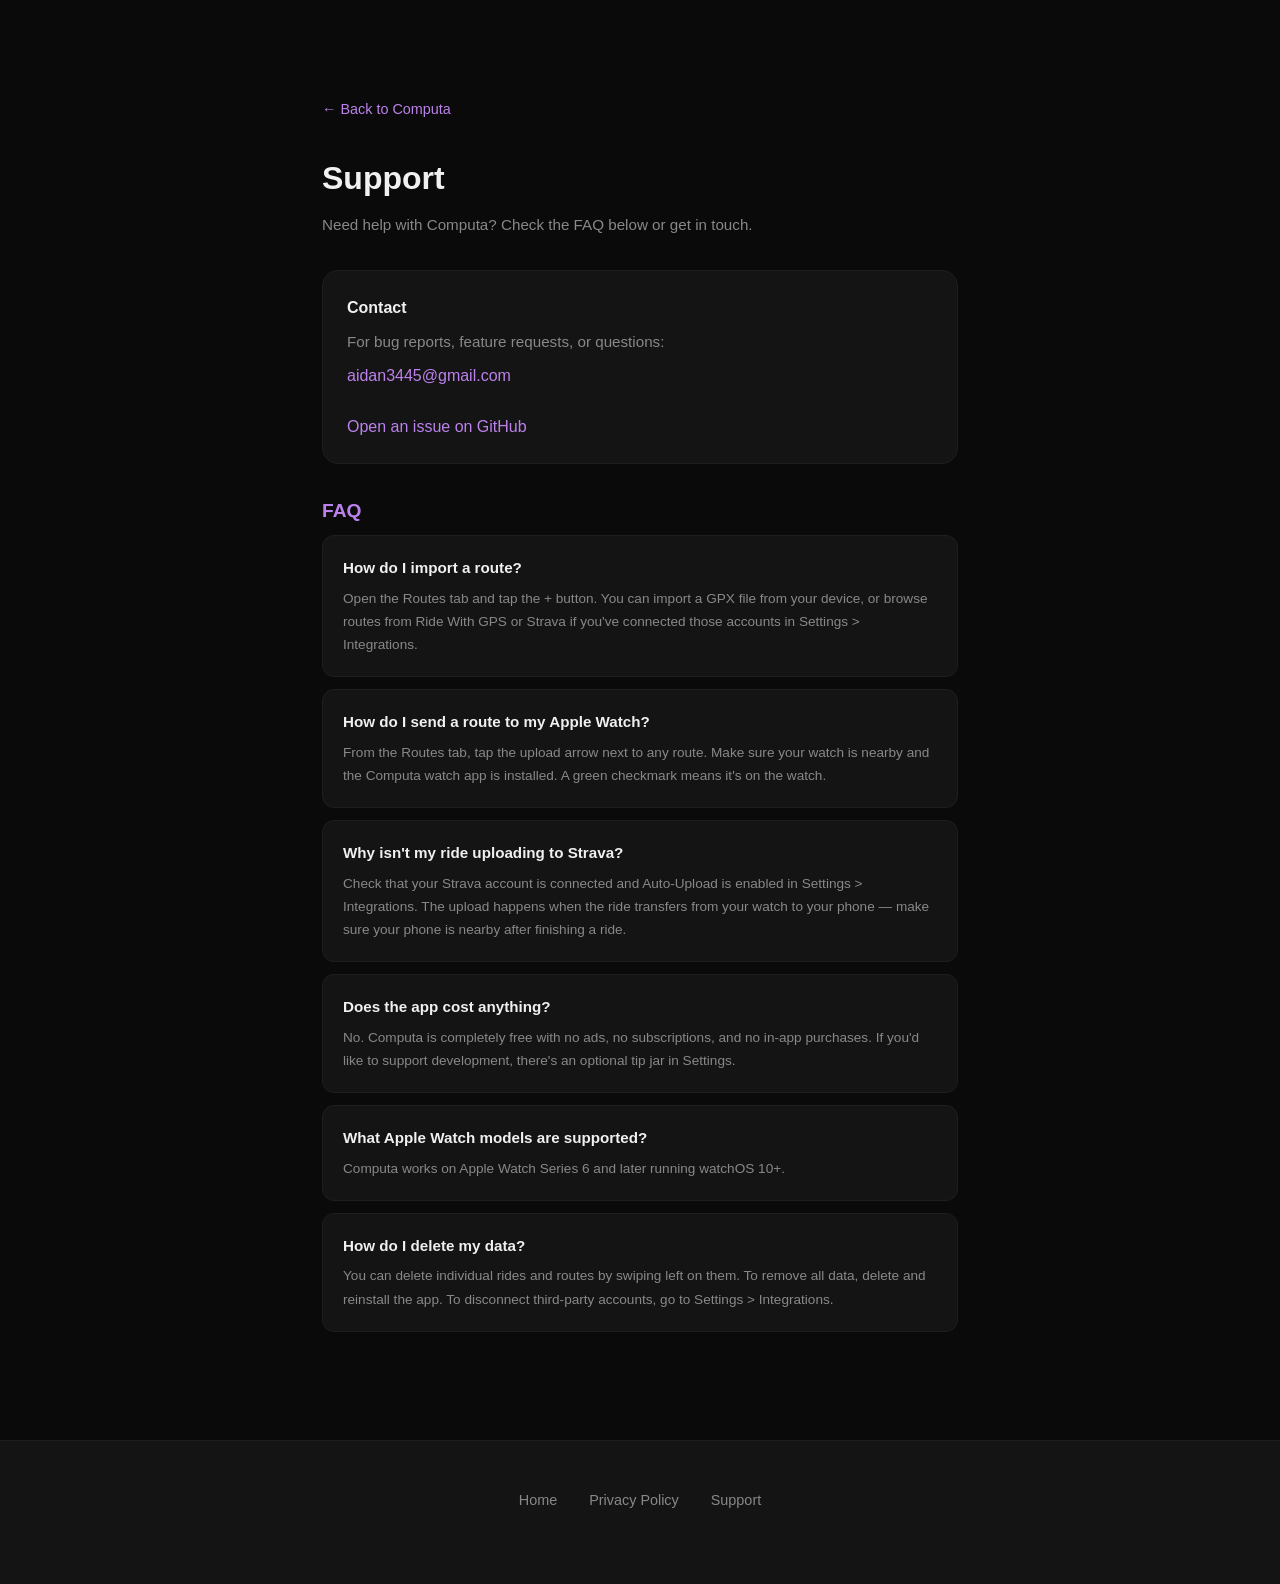
==== support.html @ 2094fc92 "gh page" ====
<!DOCTYPE html>
<html lang="en">

<head>
  <meta charset="UTF-8">
  <meta name="viewport" content="width=device-width, initial-scale=1.0">
  <title>Support — Computa</title>
  <link rel="icon" type="image/png" href="icon.png">
  <link rel="stylesheet" href="style.css">
  <style>
    .support {
      max-width: 700px;
      margin: 0 auto;
      padding: 6rem 2rem 4rem;
      position: relative;
      z-index: 1;
    }

    .support h1 {
      font-size: 2rem;
      margin-bottom: 0.5rem;
    }

    .support .intro {
      color: var(--text-dim);
      font-size: 0.95rem;
      margin-bottom: 2rem;
      line-height: 1.7;
    }

    .support h2 {
      font-size: 1.2rem;
      margin-top: 2rem;
      margin-bottom: 0.5rem;
      color: var(--accent);
    }

    .support p {
      color: var(--text-dim);
      font-size: 0.95rem;
      line-height: 1.7;
      margin-bottom: 1rem;
    }

    .support a {
      color: var(--accent);
    }

    .contact-card {
      background: var(--surface);
      border: 1px solid var(--surface-2);
      border-radius: 16px;
      padding: 1.5rem;
      margin: 1.5rem 0;
    }

    .contact-card h3 {
      font-size: 1rem;
      margin-bottom: 0.5rem;
    }

    .contact-card p {
      margin-bottom: 0.5rem;
    }

    .contact-link {
      display: inline-flex;
      align-items: center;
      gap: 0.5rem;
      color: var(--accent);
      text-decoration: none;
      font-weight: 500;
      transition: opacity 0.2s;
    }

    .contact-link:hover {
      opacity: 0.8;
    }

    .back-link {
      display: inline-block;
      margin-bottom: 2rem;
      color: var(--accent);
      text-decoration: none;
      font-size: 0.9rem;
    }

    .back-link:hover {
      text-decoration: underline;
    }

    .faq-item {
      background: var(--surface);
      border: 1px solid var(--surface-2);
      border-radius: 12px;
      padding: 1.25rem;
      margin-bottom: 0.75rem;
    }

    .faq-item h3 {
      font-size: 0.95rem;
      margin-bottom: 0.4rem;
    }

    .faq-item p {
      font-size: 0.85rem;
      margin-bottom: 0;
    }
  </style>
</head>

<body>
  <div class="support">
    <a href="index.html" class="back-link">&larr; Back to Computa</a>
    <h1>Support</h1>
    <p class="intro">Need help with Computa? Check the FAQ below or get in touch.</p>

    <div class="contact-card">
      <h3>Contact</h3>
      <p>For bug reports, feature requests, or questions:</p>
      <a href="mailto:aidan3445@gmail.com" class="contact-link">
        aidan3445@gmail.com
      </a>
      <br><br>
      <a href="https://github.com/Aidan3445/OG-Bike-Computer/issues" class="contact-link">
        Open an issue on GitHub
      </a>
    </div>

    <h2>FAQ</h2>

    <div class="faq-item">
      <h3>How do I import a route?</h3>
      <p>Open the Routes tab and tap the + button. You can import a GPX file from your device, or browse routes from
        Ride With GPS or Strava if you've connected those accounts in Settings &gt; Integrations.</p>
    </div>

    <div class="faq-item">
      <h3>How do I send a route to my Apple Watch?</h3>
      <p>From the Routes tab, tap the upload arrow next to any route. Make sure your watch is nearby and the Computa
        watch app is installed. A green checkmark means it's on the watch.</p>
    </div>

    <div class="faq-item">
      <h3>Why isn't my ride uploading to Strava?</h3>
      <p>Check that your Strava account is connected and Auto-Upload is enabled in Settings &gt; Integrations. The
        upload happens when the ride transfers from your watch to your phone — make sure your phone is nearby after
        finishing a ride.</p>
    </div>

    <div class="faq-item">
      <h3>Does the app cost anything?</h3>
      <p>No. Computa is completely free with no ads, no subscriptions, and no in-app purchases. If you'd like to support
        development, there's an optional tip jar in Settings.</p>
    </div>

    <div class="faq-item">
      <h3>What Apple Watch models are supported?</h3>
      <p>Computa works on Apple Watch Series 6 and later running watchOS 10+.</p>
    </div>

    <div class="faq-item">
      <h3>How do I delete my data?</h3>
      <p>You can delete individual rides and routes by swiping left on them. To remove all data, delete and reinstall
        the app. To disconnect third-party accounts, go to Settings &gt; Integrations.</p>
    </div>
  </div>

  <footer>
    <div class="footer-content">
      <div class="footer-links">
        <a href="index.html">Home</a>
        <a href="privacy.html">Privacy Policy</a>
        <a href="support.html">Support</a>
      </div>
    </div>
  </footer>
</body>

</html>
---- style.css ----
/* === Reset & Base === */
*, *::before, *::after {
    margin: 0;
    padding: 0;
    box-sizing: border-box;
}

:root {
    --accent: #bc82eb;
    --accent-dim: rgba(188, 130, 235, 0.15);
    --bg: #0a0a0a;
    --surface: #141414;
    --surface-2: #1e1e1e;
    --text: #f0f0f0;
    --text-dim: #888;
    --rainbow-1: #ff6b6b;
    --rainbow-2: #ffd93d;
    --rainbow-3: #6bcb77;
    --rainbow-4: #4ecdc4;
    --rainbow-5: #bc82eb;
}

html {
    scroll-behavior: smooth;
}

body {
    font-family: -apple-system, BlinkMacSystemFont, 'SF Pro Display', 'Helvetica Neue', sans-serif;
    background: var(--bg);
    color: var(--text);
    line-height: 1.6;
    overflow-x: hidden;
    position: relative;
}

/* === Decorative Route Lines === */
.route-line {
    position: fixed;
    top: 0;
    height: 100vh;
    width: 400px;
    pointer-events: none;
    z-index: 0;
}

.route-line-1 {
    left: -50px;
}

.route-line-2 {
    right: -50px;
}

/* === Hero === */
.hero {
    min-height: 100vh;
    display: flex;
    align-items: center;
    justify-content: center;
    text-align: center;
    position: relative;
    z-index: 1;
    padding: 2rem;
}

.hero-content {
    max-width: 600px;
}

.app-icon {
    width: 256px;
    height: 256px;
    border-radius: 28px;
    box-shadow: 0 8px 40px rgba(188, 130, 235, 0.3);
    margin-bottom: 1.5rem;
}

.hero h1 {
    font-size: 3.5rem;
    font-weight: 700;
    letter-spacing: -0.02em;
    background: linear-gradient(135deg, #fff 0%, var(--accent) 100%);
    -webkit-background-clip: text;
    -webkit-text-fill-color: transparent;
    background-clip: text;
}

.tagline {
    font-size: 1.25rem;
    color: var(--text-dim);
    margin-top: 0.5rem;
}

.subtitle {
    font-size: 1rem;
    color: var(--accent);
    margin-top: 0.5rem;
    opacity: 0.8;
}

.app-store-badge {
    display: inline-block;
    margin-top: 2rem;
    text-decoration: none;
}

.badge-placeholder {
    display: flex;
    align-items: center;
    gap: 0.5rem;
    background: #fff;
    color: #000;
    padding: 0.6rem 1.2rem;
    border-radius: 10px;
    transition: transform 0.2s;
}

.badge-placeholder:hover {
    transform: scale(1.05);
}

.badge-small {
    display: block;
    font-size: 0.6rem;
    line-height: 1;
    text-align: left;
}

.badge-large {
    display: block;
    font-size: 1.1rem;
    font-weight: 600;
    line-height: 1.2;
}

/* === Features === */
.features {
    position: relative;
    z-index: 1;
    padding: 4rem 2rem;
    max-width: 900px;
    margin: 0 auto;
}

.feature-grid {
    display: grid;
    grid-template-columns: repeat(2, 1fr);
    gap: 1.5rem;
}

.feature {
    background: var(--surface);
    border: 1px solid var(--surface-2);
    border-radius: 16px;
    padding: 1.5rem;
    transition: border-color 0.3s;
}

.feature:hover {
    border-color: var(--accent);
}

.feature-icon {
    font-size: 1.5rem;
    margin-bottom: 0.75rem;
}

.feature h3 {
    font-size: 1.1rem;
    font-weight: 600;
    margin-bottom: 0.4rem;
}

.feature p {
    font-size: 0.9rem;
    color: var(--text-dim);
    line-height: 1.5;
}

/* === Device Preview === */
.preview {
    position: relative;
    z-index: 1;
    padding: 4rem 2rem;
    text-align: center;
}

.preview h2, .how-it-works h2 {
    font-size: 2rem;
    font-weight: 700;
    margin-bottom: 2.5rem;
    letter-spacing: -0.01em;
}

.device-row {
    display: flex;
    align-items: center;
    justify-content: center;
    gap: 3rem;
    flex-wrap: wrap;
}

/* Watch frame */
.watch-frame {
    position: relative;
}

.watch-bezel {
    width: 180px;
    height: 220px;
    background: #1a1a1a;
    border-radius: 40px;
    padding: 12px;
    border: 2px solid #333;
    box-shadow: 0 4px 24px rgba(0,0,0,0.5);
}

.watch-screen {
    width: 100%;
    height: 100%;
    background: #000;
    border-radius: 30px;
    display: flex;
    align-items: center;
    justify-content: center;
    overflow: hidden;
}

.watch-crown {
    position: absolute;
    right: -6px;
    top: 35%;
    width: 6px;
    height: 24px;
    background: #333;
    border-radius: 0 3px 3px 0;
}

/* Phone frame */
.phone-frame {
    width: 220px;
    height: 440px;
    background: #1a1a1a;
    border-radius: 32px;
    padding: 8px;
    border: 2px solid #333;
    box-shadow: 0 4px 24px rgba(0,0,0,0.5);
    position: relative;
    display: flex;
    flex-direction: column;
}

.phone-notch {
    width: 80px;
    height: 20px;
    background: #1a1a1a;
    border-radius: 0 0 12px 12px;
    margin: 0 auto;
    position: relative;
    z-index: 2;
}

.phone-screen {
    flex: 1;
    background: #000;
    border-radius: 24px;
    display: flex;
    align-items: center;
    justify-content: center;
    margin-top: -10px;
    overflow: hidden;
}

/* Placeholder content for device screens */
.placeholder-content {
    display: flex;
    flex-direction: column;
    align-items: center;
    gap: 0.5rem;
    padding: 1rem;
    text-align: center;
}

.placeholder-label {
    font-size: 0.7rem;
    font-weight: 600;
    color: var(--accent);
    text-transform: uppercase;
    letter-spacing: 0.05em;
}

.placeholder-detail {
    font-size: 0.6rem;
    color: var(--text-dim);
    line-height: 1.4;
}

/* === How It Works === */
.how-it-works {
    position: relative;
    z-index: 1;
    padding: 4rem 2rem;
    max-width: 900px;
    margin: 0 auto;
}

.steps {
    display: grid;
    align-items: center;
    justify-content: center;
    gap: 1rem;
    grid-template-columns: repeat(7, 1fr);
}

.step {
    background: var(--surface);
    border: 1px solid var(--surface-2);
    border-radius: 16px;
    padding: 1.5rem;
    text-align: center;
    width: 160px;
    transition: border-color 0.3s;
    height: 100%;
}

.step:hover {
    border-color: var(--accent);
}

.step-number {
    width: 36px;
    height: 36px;
    line-height: 36px;
    border-radius: 50%;
    background: var(--accent-dim);
    color: var(--accent);
    font-weight: 700;
    font-size: 1rem;
    margin: 0 auto 0.75rem;
}

.step h3 {
    font-size: 0.95rem;
    font-weight: 600;
    margin-bottom: 0.3rem;
}

.step p {
    font-size: 0.8rem;
    color: var(--text-dim);
    line-height: 1.4;
}

.step-arrow {
    font-size: 1.5rem;
    color: var(--text-dim);
    opacity: 0.4;
    margin: 0 auto;
}

/* === Footer === */
footer {
    position: relative;
    z-index: 1;
    padding: 3rem 2rem;
    border-top: 1px solid var(--surface-2);
    margin-top: 2rem;
    background: var(--surface);
}

.footer-content {
    max-width: 600px;
    margin: 0 auto;
    text-align: center;
}

.footer-links {
    display: flex;
    justify-content: center;
    gap: 2rem;
    margin-bottom: 1.5rem;
}

.footer-links a {
    color: var(--text-dim);
    text-decoration: none;
    font-size: 0.9rem;
    transition: color 0.2s;
}

.footer-links a:hover {
    color: var(--accent);
}

.footer-note {
    font-size: 0.85rem;
    color: var(--text-dim);
}

.footer-free {
    font-size: 0.8rem;
    color: var(--accent);
    opacity: 0.6;
    margin-top: 0.25rem;
}

/* === Responsive === */
@media (max-width: 700px) {
    .hero h1 {
        font-size: 2.5rem;
    }

    .feature-grid {
        grid-template-columns: 1fr;
    }

    .device-row {
        gap: 2rem;
    }

    .steps {
        flex-direction: column;
    }

    .step-arrow {
        transform: rotate(90deg);
    }

    .step {
        width: 100%;
        max-width: 280px;
    }

    .route-line {
        display: none;
    }
}
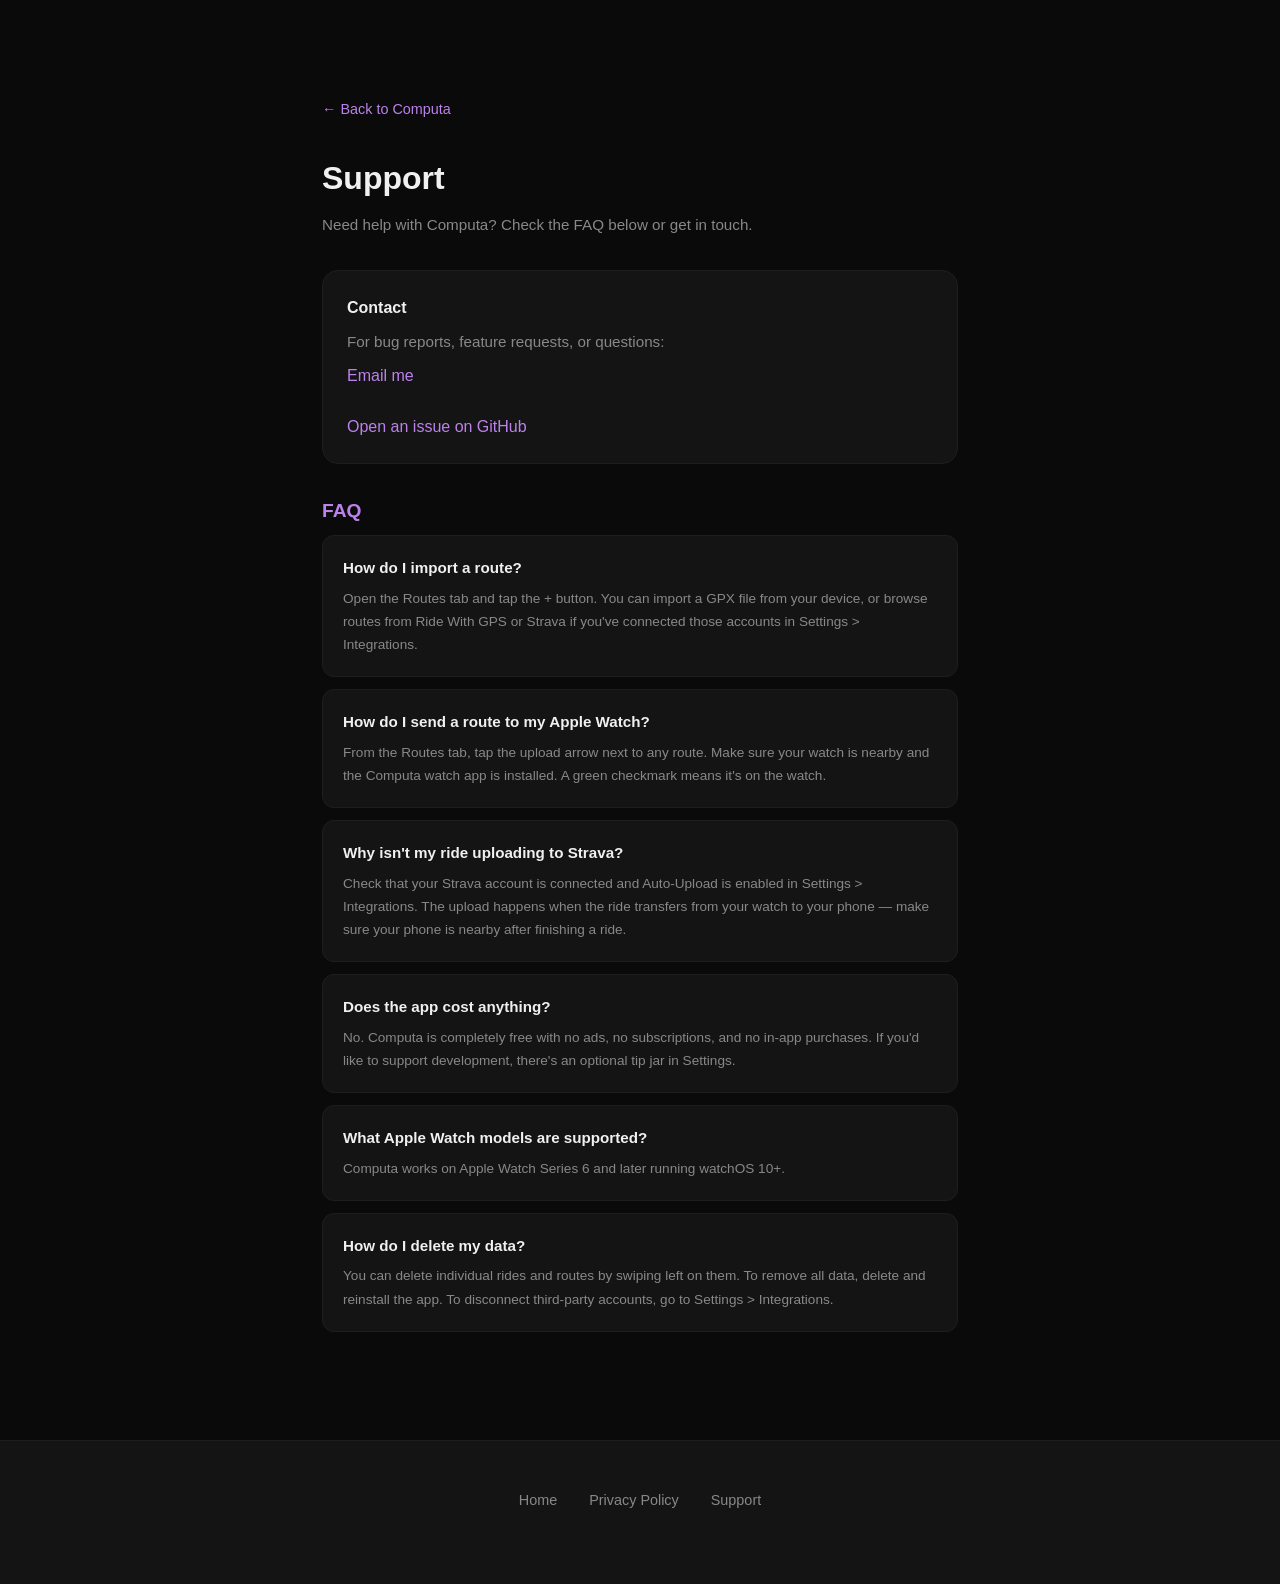
==== commit 93356e93: "Update contact email and link text in support.html" ====
--- a/support.html
+++ b/support.html
@@ -118,8 +118,8 @@
     <div class="contact-card">
       <h3>Contact</h3>
       <p>For bug reports, feature requests, or questions:</p>
-      <a href="mailto:aidan3445@gmail.com" class="contact-link">
-        aidan3445@gmail.com
+      <a href="mailto:aidanhweinberg@gmail.com" class="contact-link">
+        Email me
       </a>
       <br><br>
       <a href="https://github.com/Aidan3445/OG-Bike-Computer/issues" class="contact-link">
--- a/style.css
+++ b/style.css
@@ -110,7 +110,7 @@
     gap: 0.5rem;
     background: #fff;
     color: #000;
-    padding: 0.6rem 1.2rem;
+    padding: 0.6rem 0.4rem 0.6rem 0rem;
     border-radius: 10px;
     transition: transform 0.2s;
 }
@@ -206,8 +206,8 @@
 }
 
 .watch-bezel {
-    width: 180px;
-    height: 220px;
+    width: 210px;
+    height: 256px;
     background: #1a1a1a;
     border-radius: 40px;
     padding: 12px;
@@ -224,6 +224,12 @@
     align-items: center;
     justify-content: center;
     overflow: hidden;
+}
+
+.watch-screen img {
+    width: 100%;
+    height: 100%;
+    object-fit: cover;
 }
 
 .watch-crown {
@@ -242,7 +248,7 @@
     height: 440px;
     background: #1a1a1a;
     border-radius: 32px;
-    padding: 8px;
+    padding: 8px 8px 8px 8px;
     border: 2px solid #333;
     box-shadow: 0 4px 24px rgba(0,0,0,0.5);
     position: relative;
@@ -251,13 +257,14 @@
 }
 
 .phone-notch {
-    width: 80px;
-    height: 20px;
+    width: 60px;
+    height: 16px;
     background: #1a1a1a;
-    border-radius: 0 0 12px 12px;
+    border-radius: 12px;
     margin: 0 auto;
     position: relative;
     z-index: 2;
+    transform: translateY(2px);
 }
 
 .phone-screen {
@@ -267,8 +274,14 @@
     display: flex;
     align-items: center;
     justify-content: center;
-    margin-top: -10px;
+    margin-top: -16px;
     overflow: hidden;
+}
+
+.phone-screen img {
+    width: 100%;
+    object-fit: contain;
+    object-position: top;
 }
 
 /* Placeholder content for device screens */
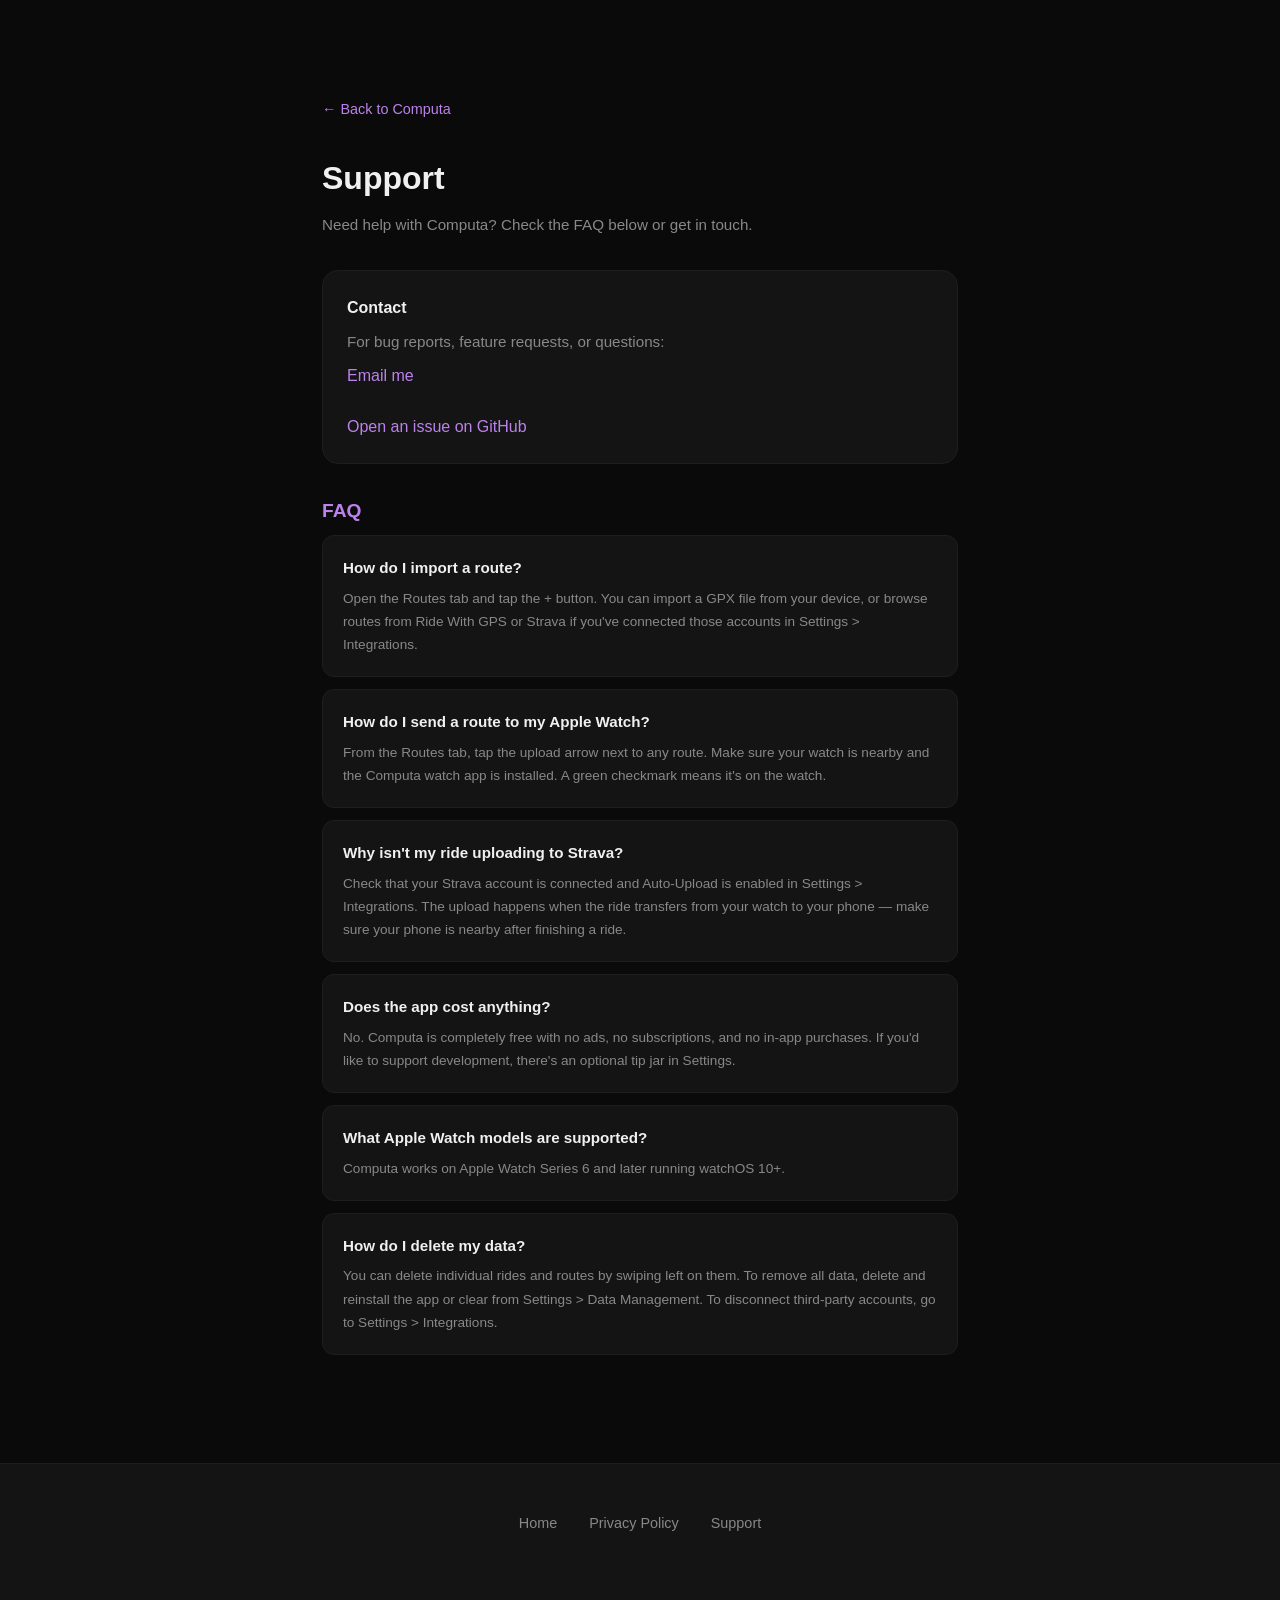
==== commit 5e2e7101: "Clarify data deletion instructions in support.html Updated instructions for deleting data in the app" ====
--- a/support.html
+++ b/support.html
@@ -162,7 +162,7 @@
     <div class="faq-item">
       <h3>How do I delete my data?</h3>
       <p>You can delete individual rides and routes by swiping left on them. To remove all data, delete and reinstall
-        the app. To disconnect third-party accounts, go to Settings &gt; Integrations.</p>
+        the app or clear from Settings &gt; Data Management. To disconnect third-party accounts, go to Settings &gt; Integrations.</p>
     </div>
   </div>
 
